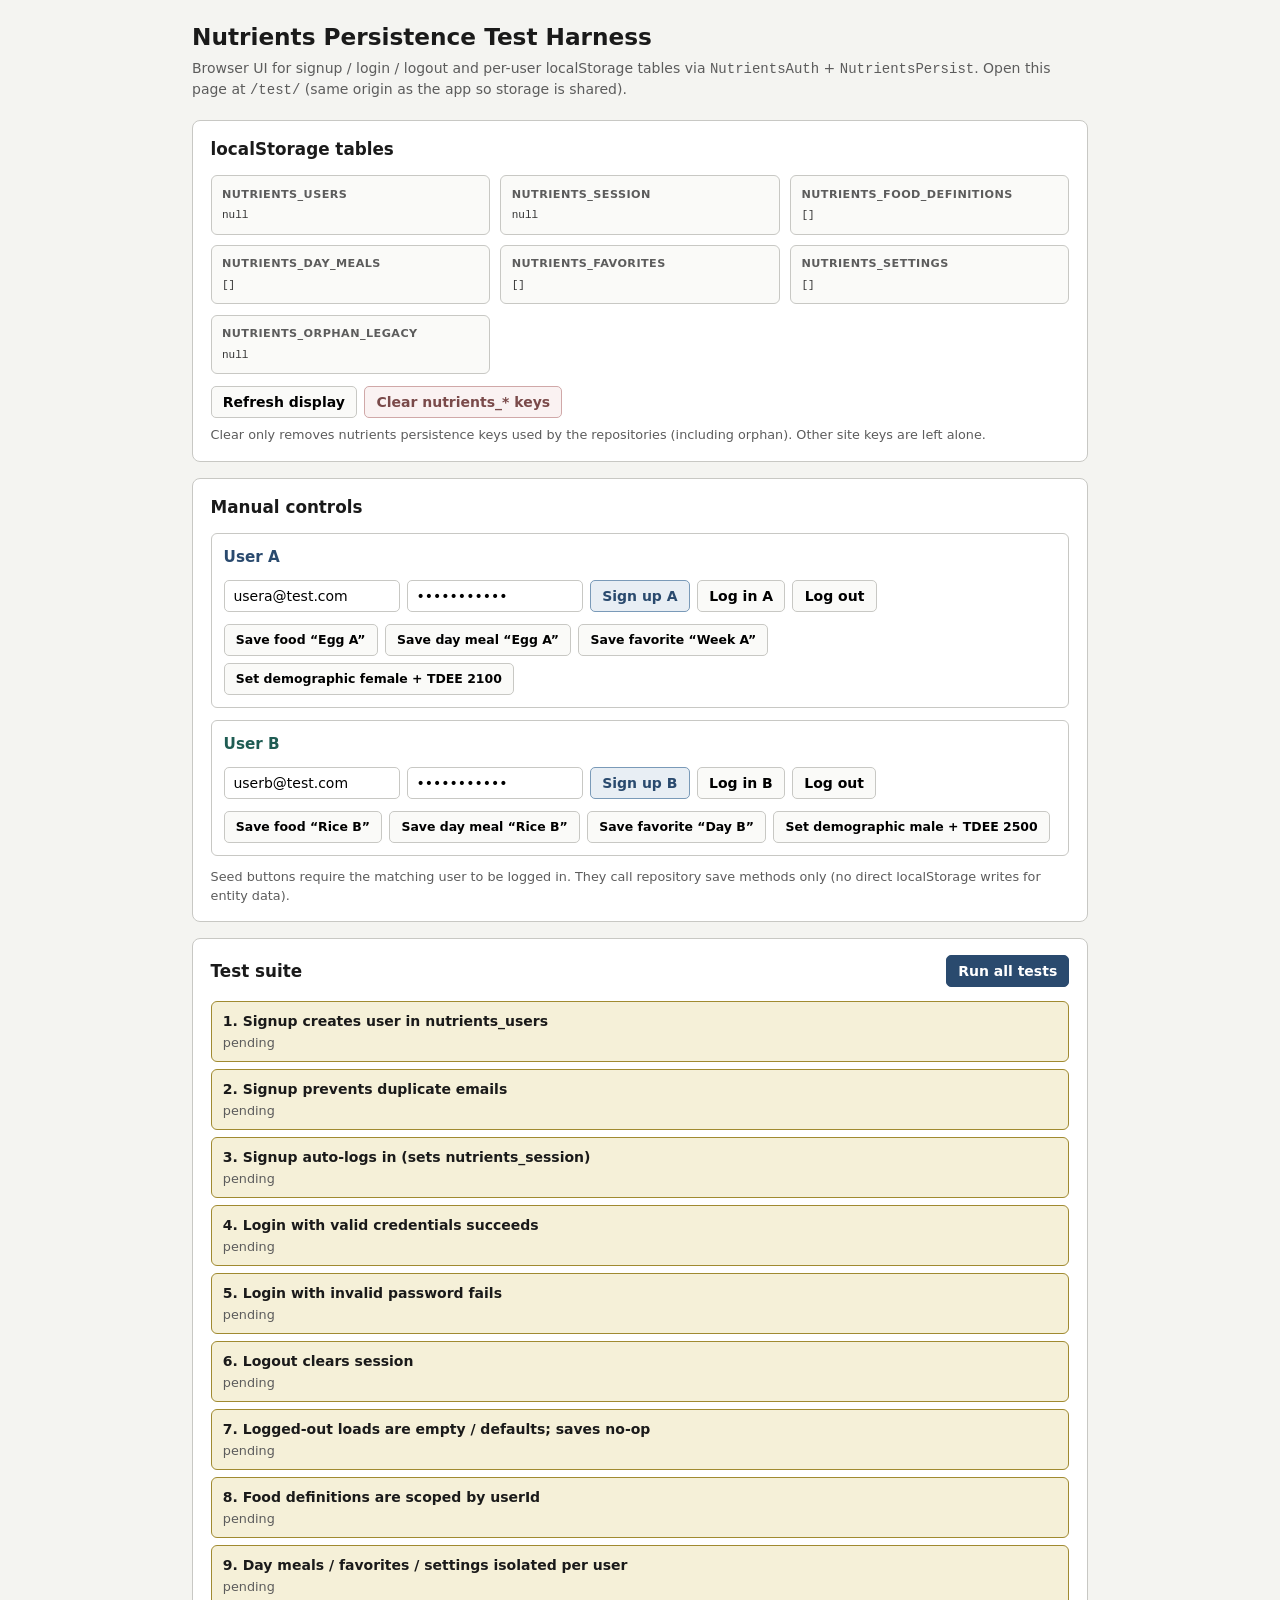
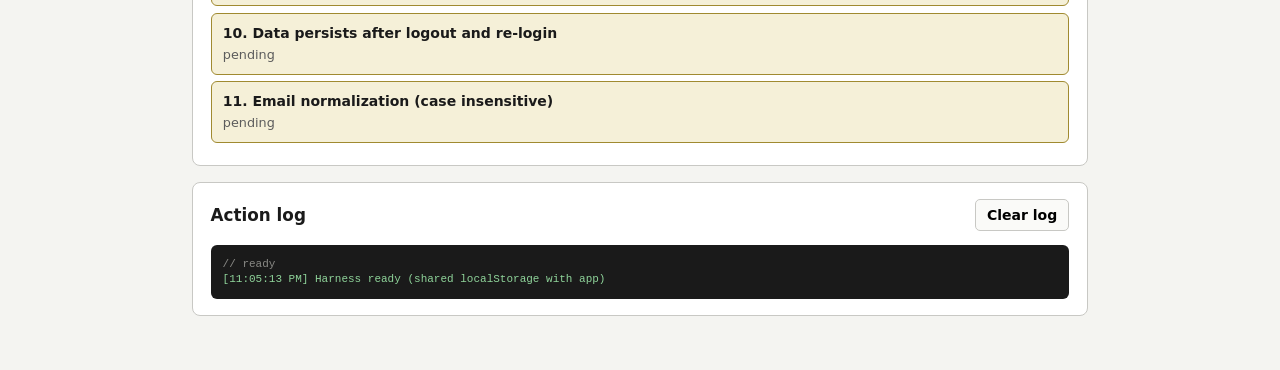
==== test/index.html @ 5158af4a "Created test harness on persistence" ====
<!DOCTYPE html>
<html lang="en">
<head>
  <meta charset="UTF-8">
  <meta name="viewport" content="width=device-width, initial-scale=1.0">
  <title>Nutrients — Persistence Test Harness</title>
  <style>
    :root {
      --bg: #f4f4f1;
      --card: #fff;
      --border: #c8c8c4;
      --text: #1a1a1a;
      --muted: #5c5c5c;
      --pass: #dcefe2;
      --pass-border: #3d8a5a;
      --fail: #f5e0e0;
      --fail-border: #b04a4a;
      --pending: #f5f0d8;
      --pending-border: #a08a30;
    }
    * { box-sizing: border-box; }
    body {
      margin: 0;
      padding: 1.25rem 1rem 2.5rem;
      font: 14px/1.45 system-ui, -apple-system, Segoe UI, sans-serif;
      color: var(--text);
      background: var(--bg);
    }
    .wrap { max-width: 56rem; margin: 0 auto; }
    h1 { margin: 0 0 0.25rem; font-size: 1.45rem; }
    .lede { margin: 0 0 1.25rem; color: var(--muted); }
    section {
      background: var(--card);
      border: 1px solid var(--border);
      border-radius: 8px;
      padding: 1rem 1.1rem;
      margin-bottom: 1rem;
    }
    h2 { margin: 0 0 0.85rem; font-size: 1.05rem; }
    h3 { margin: 0 0 0.55rem; font-size: 0.95rem; }
    .grid {
      display: grid;
      grid-template-columns: repeat(auto-fit, minmax(14rem, 1fr));
      gap: 0.65rem;
    }
    .key-card {
      background: #fafaf8;
      border: 1px solid var(--border);
      border-radius: 6px;
      padding: 0.65rem;
    }
    .key-card h3 {
      margin: 0 0 0.35rem;
      font-size: 0.7rem;
      letter-spacing: 0.04em;
      text-transform: uppercase;
      color: var(--muted);
    }
    pre {
      margin: 0;
      max-height: 10rem;
      overflow: auto;
      white-space: pre-wrap;
      word-break: break-word;
      font: 11px/1.35 ui-monospace, SFMono-Regular, Menlo, monospace;
      color: #333;
    }
    .row { display: flex; flex-wrap: wrap; gap: 0.45rem; align-items: center; margin-top: 0.75rem; }
    .user-box {
      border: 1px solid var(--border);
      border-radius: 6px;
      padding: 0.75rem;
      margin-bottom: 0.75rem;
    }
    .user-box--a h3 { color: #2a4a6e; }
    .user-box--b h3 { color: #1f5c53; }
    input {
      min-height: 2rem;
      padding: 0.3rem 0.55rem;
      border: 1px solid var(--border);
      border-radius: 5px;
      font: inherit;
      width: 11rem;
    }
    button {
      min-height: 2rem;
      padding: 0.3rem 0.7rem;
      border: 1px solid var(--border);
      border-radius: 5px;
      background: #fafaf8;
      font: inherit;
      font-weight: 600;
      cursor: pointer;
    }
    button:hover { background: #e8eef4; border-color: #9eb4cc; }
    .btn-primary { background: #e8eef4; border-color: #7a9ab8; color: #2a4a6e; }
    .btn-danger { background: #faf2f2; border-color: #d0a8a8; color: #7a4a4a; }
    .btn-run { background: #2a4a6e; border-color: #2a4a6e; color: #fff; }
    .btn-run:hover { background: #1f3a58; }
    .btn-small { font-size: 0.78rem; font-weight: 600; }
    .section-head {
      display: flex;
      flex-wrap: wrap;
      justify-content: space-between;
      align-items: center;
      gap: 0.5rem;
      margin-bottom: 0.85rem;
    }
    .section-head h2 { margin: 0; }
    .test-item {
      border: 1px solid var(--pending-border);
      background: var(--pending);
      border-radius: 6px;
      padding: 0.55rem 0.7rem;
      margin-bottom: 0.4rem;
    }
    .test-item.pass { border-color: var(--pass-border); background: var(--pass); }
    .test-item.fail { border-color: var(--fail-border); background: var(--fail); }
    .test-name { font-weight: 600; }
    .test-detail { margin-top: 0.2rem; font-size: 0.8rem; color: var(--muted); }
    #action-log {
      background: #1a1a1a;
      color: #e8e8e4;
      border-radius: 6px;
      padding: 0.75rem;
      font: 11px/1.4 ui-monospace, SFMono-Regular, Menlo, monospace;
      max-height: 14rem;
      overflow: auto;
    }
    #action-log .ok { color: #8fd49a; }
    #action-log .err { color: #f0a0a0; }
    #action-log .warn { color: #e6d07a; }
    #action-log .muted { color: #8a8a86; }
    .note { margin: 0.5rem 0 0; font-size: 0.8rem; color: var(--muted); }
  </style>
</head>
<body>
  <div class="wrap">
    <header>
      <h1>Nutrients Persistence Test Harness</h1>
      <p class="lede">Browser UI for signup / login / logout and per-user localStorage tables via <code>NutrientsAuth</code> + <code>NutrientsPersist</code>. Open this page at <code>/test/</code> (same origin as the app so storage is shared).</p>
    </header>

    <section>
      <h2>localStorage tables</h2>
      <div class="grid" id="storage-grid"></div>
      <div class="row">
        <button type="button" id="btn-refresh">Refresh display</button>
        <button type="button" id="btn-clear" class="btn-danger">Clear nutrients_* keys</button>
      </div>
      <p class="note">Clear only removes nutrients persistence keys used by the repositories (including orphan). Other site keys are left alone.</p>
    </section>

    <section>
      <h2>Manual controls</h2>

      <div class="user-box user-box--a">
        <h3>User A</h3>
        <div class="row">
          <input type="email" id="userA-email" value="usera@test.com" autocomplete="off">
          <input type="password" id="userA-password" value="password123" autocomplete="off">
          <button type="button" data-signup="A" class="btn-primary">Sign up A</button>
          <button type="button" data-login="A">Log in A</button>
          <button type="button" data-logout>Log out</button>
        </div>
        <div class="row">
          <button type="button" class="btn-small" data-seed="A-food">Save food “Egg A”</button>
          <button type="button" class="btn-small" data-seed="A-meals">Save day meal “Egg A”</button>
          <button type="button" class="btn-small" data-seed="A-fav">Save favorite “Week A”</button>
          <button type="button" class="btn-small" data-seed="A-settings">Set demographic female + TDEE 2100</button>
        </div>
      </div>

      <div class="user-box user-box--b">
        <h3>User B</h3>
        <div class="row">
          <input type="email" id="userB-email" value="userb@test.com" autocomplete="off">
          <input type="password" id="userB-password" value="password456" autocomplete="off">
          <button type="button" data-signup="B" class="btn-primary">Sign up B</button>
          <button type="button" data-login="B">Log in B</button>
          <button type="button" data-logout>Log out</button>
        </div>
        <div class="row">
          <button type="button" class="btn-small" data-seed="B-food">Save food “Rice B”</button>
          <button type="button" class="btn-small" data-seed="B-meals">Save day meal “Rice B”</button>
          <button type="button" class="btn-small" data-seed="B-fav">Save favorite “Day B”</button>
          <button type="button" class="btn-small" data-seed="B-settings">Set demographic male + TDEE 2500</button>
        </div>
      </div>
      <p class="note">Seed buttons require the matching user to be logged in. They call repository save methods only (no direct localStorage writes for entity data).</p>
    </section>

    <section>
      <div class="section-head">
        <h2>Test suite</h2>
        <button type="button" id="btn-run" class="btn-run">Run all tests</button>
      </div>
      <div id="test-results"></div>
    </section>

    <section>
      <div class="section-head">
        <h2>Action log</h2>
        <button type="button" id="btn-clear-log">Clear log</button>
      </div>
      <div id="action-log"><div class="muted">// ready</div></div>
    </section>
  </div>

  <script src="../persist.js"></script>
  <script>
(function () {
  var KEYS = [
    "nutrients_users",
    "nutrients_session",
    "nutrients_food_definitions",
    "nutrients_day_meals",
    "nutrients_favorites",
    "nutrients_settings",
    "nutrients_orphan_legacy",
  ];

  function log(message, type) {
    var el = document.getElementById("action-log");
    var cls = type === "ok" ? "ok" : type === "err" ? "err" : type === "warn" ? "warn" : "muted";
    var line = document.createElement("div");
    line.className = cls;
    line.textContent =
      "[" + new Date().toLocaleTimeString() + "] " + message;
    el.appendChild(line);
    el.scrollTop = el.scrollHeight;
  }

  function clearLog() {
    document.getElementById("action-log").innerHTML =
      '<div class="muted">// log cleared</div>';
  }

  function pretty(raw) {
    if (raw == null || raw === "") return "null";
    try {
      return JSON.stringify(JSON.parse(raw), null, 2);
    } catch (e) {
      return String(raw);
    }
  }

  function refreshStorageDisplay() {
    var grid = document.getElementById("storage-grid");
    grid.innerHTML = "";
    KEYS.forEach(function (key) {
      var card = document.createElement("div");
      card.className = "key-card";
      card.innerHTML =
        "<h3>" +
        key +
        "</h3><pre>" +
        pretty(localStorage.getItem(key)).replace(/</g, "&lt;") +
        "</pre>";
      grid.appendChild(card);
    });
  }

  function clearNutrientsStorage(silent) {
    KEYS.forEach(function (key) {
      try {
        localStorage.removeItem(key);
      } catch (e) {
        /* ignore */
      }
    });
    if (NutrientsPersist && NutrientsPersist.clearCache) {
      NutrientsPersist.clearCache();
    }
    if (!silent) {
      refreshStorageDisplay();
      log("Cleared nutrients_* keys", "warn");
    }
  }

  function creds(letter) {
    return {
      email: document.getElementById("user" + letter + "-email").value,
      password: document.getElementById("user" + letter + "-password").value,
    };
  }

  function signupUser(letter) {
    var c = creds(letter);
    var result = NutrientsAuth.signup(c.email, c.password);
    if (result.ok) {
      log(
        "Signup ok " + c.email + " (" + result.user.id + ")",
        "ok"
      );
    } else {
      log("Signup failed " + c.email + ": " + result.error, "err");
    }
    refreshStorageDisplay();
    return result;
  }

  function loginUser(letter) {
    var c = creds(letter);
    var result = NutrientsAuth.login(c.email, c.password);
    if (result.ok) {
      log("Login ok " + c.email, "ok");
    } else {
      log("Login failed " + c.email + ": " + result.error, "err");
    }
    refreshStorageDisplay();
    return result;
  }

  function logoutUser() {
    var session = NutrientsAuth.getSession();
    NutrientsAuth.logout();
    log(
      "Logout" + (session ? " (was " + session.email + ")" : ""),
      "ok"
    );
    refreshStorageDisplay();
  }

  function requireLogin(expectedEmail) {
    var user = NutrientsAuth.getCurrentUser();
    if (!user) {
      log("Not logged in", "err");
      return null;
    }
    if (
      expectedEmail &&
      user.email !== String(expectedEmail).trim().toLowerCase()
    ) {
      log(
        "Logged in as " + user.email + ", expected " + expectedEmail,
        "err"
      );
      return null;
    }
    return user;
  }

  function seedAction(id) {
    if (id === "A-food") {
      if (!requireLogin(creds("A").email)) return;
      NutrientsPersist.saveFoodDefinitions([
        {
          id: "food-a",
          name: "Egg A",
          protein: 6,
          carbs: 0,
          fats: 5,
          micros: {},
          longevity: {},
        },
      ]);
      log('Saved food "Egg A"', "ok");
    } else if (id === "B-food") {
      if (!requireLogin(creds("B").email)) return;
      NutrientsPersist.saveFoodDefinitions([
        {
          id: "food-b",
          name: "Rice B",
          protein: 2,
          carbs: 20,
          fats: 0,
          micros: {},
          longevity: {},
        },
      ]);
      log('Saved food "Rice B"', "ok");
    } else if (id === "A-meals") {
      if (!requireLogin(creds("A").email)) return;
      NutrientsPersist.saveDayMeals({
        version: 2,
        days: { "2026-07-13": "Egg A" },
      });
      log("Saved day meal for A", "ok");
    } else if (id === "B-meals") {
      if (!requireLogin(creds("B").email)) return;
      NutrientsPersist.saveDayMeals({
        version: 2,
        days: { "2026-07-14": "Rice B" },
      });
      log("Saved day meal for B", "ok");
    } else if (id === "A-fav") {
      if (!requireLogin(creds("A").email)) return;
      NutrientsPersist.saveFavorites([
        {
          id: "fav-a",
          type: "week",
          dateKey: "2026-07-13",
          name: "Week A",
          description: "A",
        },
      ]);
      log('Saved favorite "Week A"', "ok");
    } else if (id === "B-fav") {
      if (!requireLogin(creds("B").email)) return;
      NutrientsPersist.saveFavorites([
        {
          id: "fav-b",
          type: "day",
          dateKey: "2026-07-14",
          name: "Day B",
          description: "B",
        },
      ]);
      log('Saved favorite "Day B"', "ok");
    } else if (id === "A-settings") {
      if (!requireLogin(creds("A").email)) return;
      NutrientsPersist.patchSettings({ demographic: "female", tdee: 2100 });
      log("Patched settings for A", "ok");
    } else if (id === "B-settings") {
      if (!requireLogin(creds("B").email)) return;
      NutrientsPersist.patchSettings({ demographic: "male", tdee: 2500 });
      log("Patched settings for B", "ok");
    }
    refreshStorageDisplay();
  }

  var tests = [
    {
      name: "Signup creates user in nutrients_users",
      run: function () {
        clearNutrientsStorage(true);
        var result = NutrientsAuth.signup("test1@example.com", "pass123");
        var raw = localStorage.getItem("nutrients_users");
        var users = raw ? JSON.parse(raw) : [];
        return (
          result.ok &&
          users.length === 1 &&
          users[0].email === "test1@example.com"
        );
      },
    },
    {
      name: "Signup prevents duplicate emails",
      run: function () {
        clearNutrientsStorage(true);
        NutrientsAuth.signup("dup@example.com", "pass1");
        var result = NutrientsAuth.signup("dup@example.com", "pass2");
        return !result.ok && /already exists/i.test(result.error || "");
      },
    },
    {
      name: "Signup auto-logs in (sets nutrients_session)",
      run: function () {
        clearNutrientsStorage(true);
        var result = NutrientsAuth.signup("auto@example.com", "pass");
        var session = NutrientsAuth.getSession();
        return (
          !!session &&
          session.email === "auto@example.com" &&
          session.userId === result.user.id
        );
      },
    },
    {
      name: "Login with valid credentials succeeds",
      run: function () {
        clearNutrientsStorage(true);
        NutrientsAuth.signup("login@example.com", "mypass");
        NutrientsAuth.logout();
        var result = NutrientsAuth.login("login@example.com", "mypass");
        return result.ok && NutrientsAuth.getSession() !== null;
      },
    },
    {
      name: "Login with invalid password fails",
      run: function () {
        clearNutrientsStorage(true);
        NutrientsAuth.signup("invalid@example.com", "correctpass");
        NutrientsAuth.logout();
        var result = NutrientsAuth.login("invalid@example.com", "wrongpass");
        return !result.ok;
      },
    },
    {
      name: "Logout clears session",
      run: function () {
        clearNutrientsStorage(true);
        NutrientsAuth.signup("logout@example.com", "pass");
        NutrientsAuth.logout();
        return NutrientsAuth.getSession() === null;
      },
    },
    {
      name: "Logged-out loads are empty / defaults; saves no-op",
      run: function () {
        clearNutrientsStorage(true);
        NutrientsAuth.signup("guestcheck@example.com", "pass");
        NutrientsPersist.saveFoodDefinitions([
          { id: "1", name: "X", protein: 1, carbs: 0, fats: 0, micros: {}, longevity: {} },
        ]);
        NutrientsAuth.logout();
        var foods = NutrientsPersist.loadFoodDefinitions();
        var saved = NutrientsPersist.saveFoodDefinitions([
          { id: "2", name: "Y", protein: 1, carbs: 0, fats: 0, micros: {}, longevity: {} },
        ]);
        var demo = NutrientsPersist.getSetting("demographic");
        return foods === null && saved === false && demo === "male";
      },
    },
    {
      name: "Food definitions are scoped by userId",
      run: function () {
        clearNutrientsStorage(true);
        NutrientsAuth.signup("foodA@example.com", "passA");
        NutrientsPersist.saveFoodDefinitions([
          { id: "a", name: "Egg A", protein: 6, carbs: 0, fats: 5, micros: {}, longevity: {} },
        ]);
        NutrientsAuth.logout();
        NutrientsAuth.signup("foodB@example.com", "passB");
        NutrientsPersist.saveFoodDefinitions([
          { id: "b", name: "Rice B", protein: 2, carbs: 20, fats: 0, micros: {}, longevity: {} },
        ]);
        var foodsB = NutrientsPersist.loadFoodDefinitions();
        NutrientsAuth.logout();
        NutrientsAuth.login("foodA@example.com", "passA");
        var foodsA = NutrientsPersist.loadFoodDefinitions();
        var table = JSON.parse(localStorage.getItem("nutrients_food_definitions") || "[]");
        return (
          foodsA.length === 1 &&
          foodsA[0].name === "Egg A" &&
          foodsB.length === 1 &&
          foodsB[0].name === "Rice B" &&
          table.length === 2 &&
          table.every(function (row) {
            return !!row.userId;
          })
        );
      },
    },
    {
      name: "Day meals / favorites / settings isolated per user",
      run: function () {
        clearNutrientsStorage(true);
        NutrientsAuth.signup("isoA@example.com", "passA");
        NutrientsPersist.saveDayMeals({ version: 2, days: { "2026-07-13": "A" } });
        NutrientsPersist.saveFavorites([
          { id: "fa", type: "week", dateKey: "2026-07-13", name: "Week A", description: "" },
        ]);
        NutrientsPersist.patchSettings({ demographic: "female", tdee: 2100 });
        NutrientsAuth.logout();
        NutrientsAuth.signup("isoB@example.com", "passB");
        NutrientsPersist.saveDayMeals({ version: 2, days: { "2026-07-14": "B" } });
        NutrientsPersist.saveFavorites([
          { id: "fb", type: "day", dateKey: "2026-07-14", name: "Day B", description: "" },
        ]);
        NutrientsPersist.patchSettings({ demographic: "male", tdee: 2500 });
        var mealsB = NutrientsPersist.loadDayMeals();
        var favsB = NutrientsPersist.loadFavorites();
        var tdeeB = NutrientsPersist.getSetting("tdee");
        NutrientsAuth.logout();
        NutrientsAuth.login("isoA@example.com", "passA");
        var mealsA = NutrientsPersist.loadDayMeals();
        var favsA = NutrientsPersist.loadFavorites();
        var tdeeA = NutrientsPersist.getSetting("tdee");
        var demoA = NutrientsPersist.getSetting("demographic");
        return (
          mealsA.days["2026-07-13"] === "A" &&
          !mealsA.days["2026-07-14"] &&
          mealsB.days["2026-07-14"] === "B" &&
          favsA[0].name === "Week A" &&
          favsB[0].name === "Day B" &&
          demoA === "female" &&
          tdeeA === 2100 &&
          tdeeB === 2500
        );
      },
    },
    {
      name: "Data persists after logout and re-login",
      run: function () {
        clearNutrientsStorage(true);
        NutrientsAuth.signup("persist@example.com", "pass");
        NutrientsPersist.saveFoodDefinitions([
          { id: "1", name: "Keep", protein: 1, carbs: 0, fats: 0, micros: {}, longevity: {} },
        ]);
        NutrientsPersist.patchSettings({ keywordsPageSize: 50 });
        NutrientsAuth.logout();
        NutrientsAuth.login("persist@example.com", "pass");
        var foods = NutrientsPersist.loadFoodDefinitions();
        return (
          foods &&
          foods.length === 1 &&
          foods[0].name === "Keep" &&
          NutrientsPersist.getSetting("keywordsPageSize") === 50
        );
      },
    },
    {
      name: "Email normalization (case insensitive)",
      run: function () {
        clearNutrientsStorage(true);
        var signup = NutrientsAuth.signup("Case.User@Example.COM", "pass");
        NutrientsAuth.logout();
        var login = NutrientsAuth.login("case.user@example.com", "pass");
        return signup.ok && login.ok && NutrientsAuth.getSession().email === "case.user@example.com";
      },
    },
  ];

  function setTestResult(index, status, detail) {
    var el = document.getElementById("test-" + index);
    if (!el) return;
    el.className = "test-item " + status;
    var detailEl = el.querySelector(".test-detail");
    if (detailEl) detailEl.textContent = detail || status;
  }

  function renderTestList() {
    var root = document.getElementById("test-results");
    root.innerHTML = "";
    tests.forEach(function (t, i) {
      var div = document.createElement("div");
      div.className = "test-item";
      div.id = "test-" + i;
      div.innerHTML =
        '<div class="test-name">' +
        (i + 1) +
        ". " +
        t.name +
        '</div><div class="test-detail">pending</div>';
      root.appendChild(div);
    });
  }

  function runAllTests() {
    renderTestList();
    log("Running test suite…", "muted");
    var pass = 0;
    tests.forEach(function (t, i) {
      var ok = false;
      var err = "";
      try {
        ok = !!t.run();
      } catch (e) {
        ok = false;
        err = String(e && e.message ? e.message : e);
      }
      if (ok) {
        pass += 1;
        setTestResult(i, "pass", "pass");
      } else {
        setTestResult(i, "fail", err || "fail");
      }
    });
    refreshStorageDisplay();
    log("Tests finished: " + pass + "/" + tests.length + " passed", pass === tests.length ? "ok" : "err");
  }

  document.getElementById("btn-refresh").addEventListener("click", refreshStorageDisplay);
  document.getElementById("btn-clear").addEventListener("click", clearNutrientsStorage);
  document.getElementById("btn-run").addEventListener("click", runAllTests);
  document.getElementById("btn-clear-log").addEventListener("click", clearLog);

  document.querySelectorAll("[data-signup]").forEach(function (btn) {
    btn.addEventListener("click", function () {
      signupUser(btn.getAttribute("data-signup"));
    });
  });
  document.querySelectorAll("[data-login]").forEach(function (btn) {
    btn.addEventListener("click", function () {
      loginUser(btn.getAttribute("data-login"));
    });
  });
  document.querySelectorAll("[data-logout]").forEach(function (btn) {
    btn.addEventListener("click", logoutUser);
  });
  document.querySelectorAll("[data-seed]").forEach(function (btn) {
    btn.addEventListener("click", function () {
      seedAction(btn.getAttribute("data-seed"));
    });
  });

  if (typeof NutrientsAuth === "undefined" || typeof NutrientsPersist === "undefined") {
    log("persist.js failed to load — open via static server at /test/", "err");
  } else {
    NutrientsPersist.migrate();
    renderTestList();
    refreshStorageDisplay();
    log("Harness ready (shared localStorage with app)", "ok");
  }
})();
  </script>
</body>
</html>
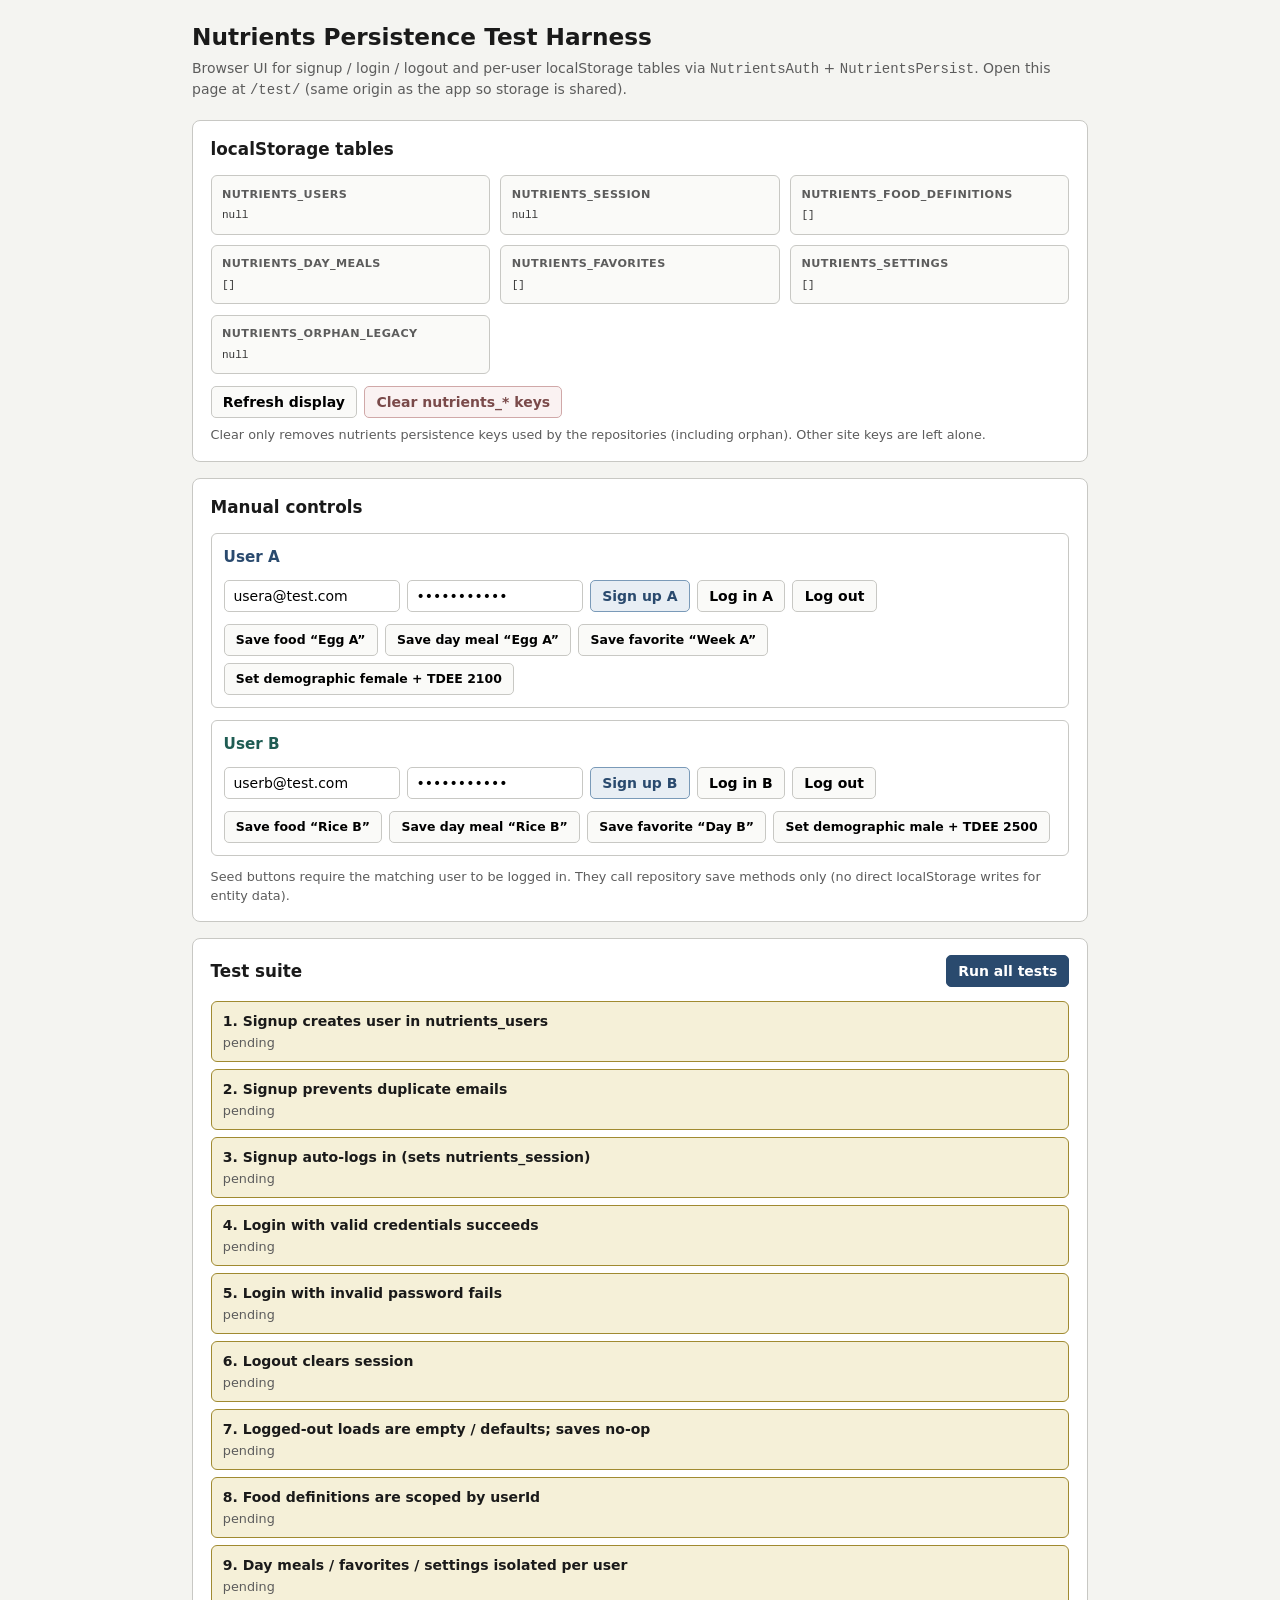
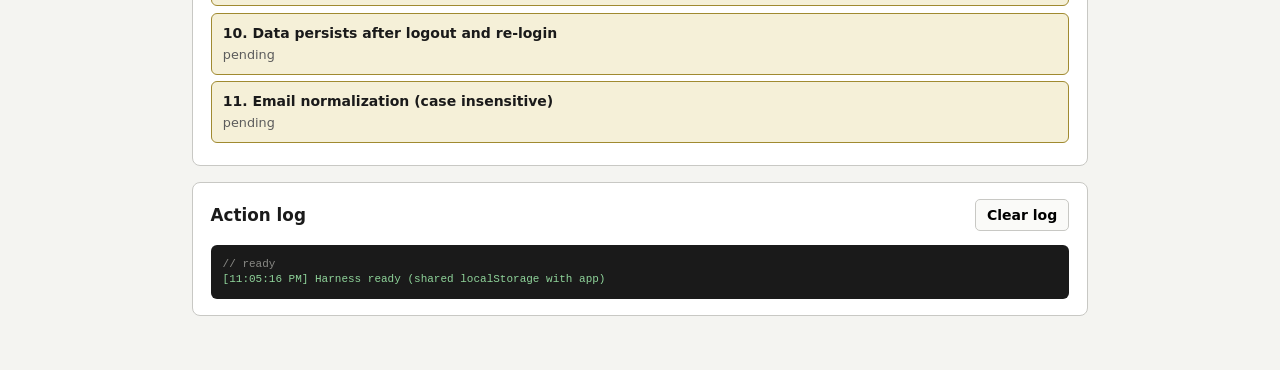
==== commit 03a54bdb: "Add HR zones and talk-test helpers for TDEE cardio intensity. Help pick Light–Vigorous from Karvonen" ====
--- a/test/index.html
+++ b/test/index.html
@@ -207,7 +207,7 @@
     </section>
   </div>
 
-  <script src="../persist.js"></script>
+  <script src="../persist.js?t=1786431230"></script>
   <script>
 (function () {
   var KEYS = [
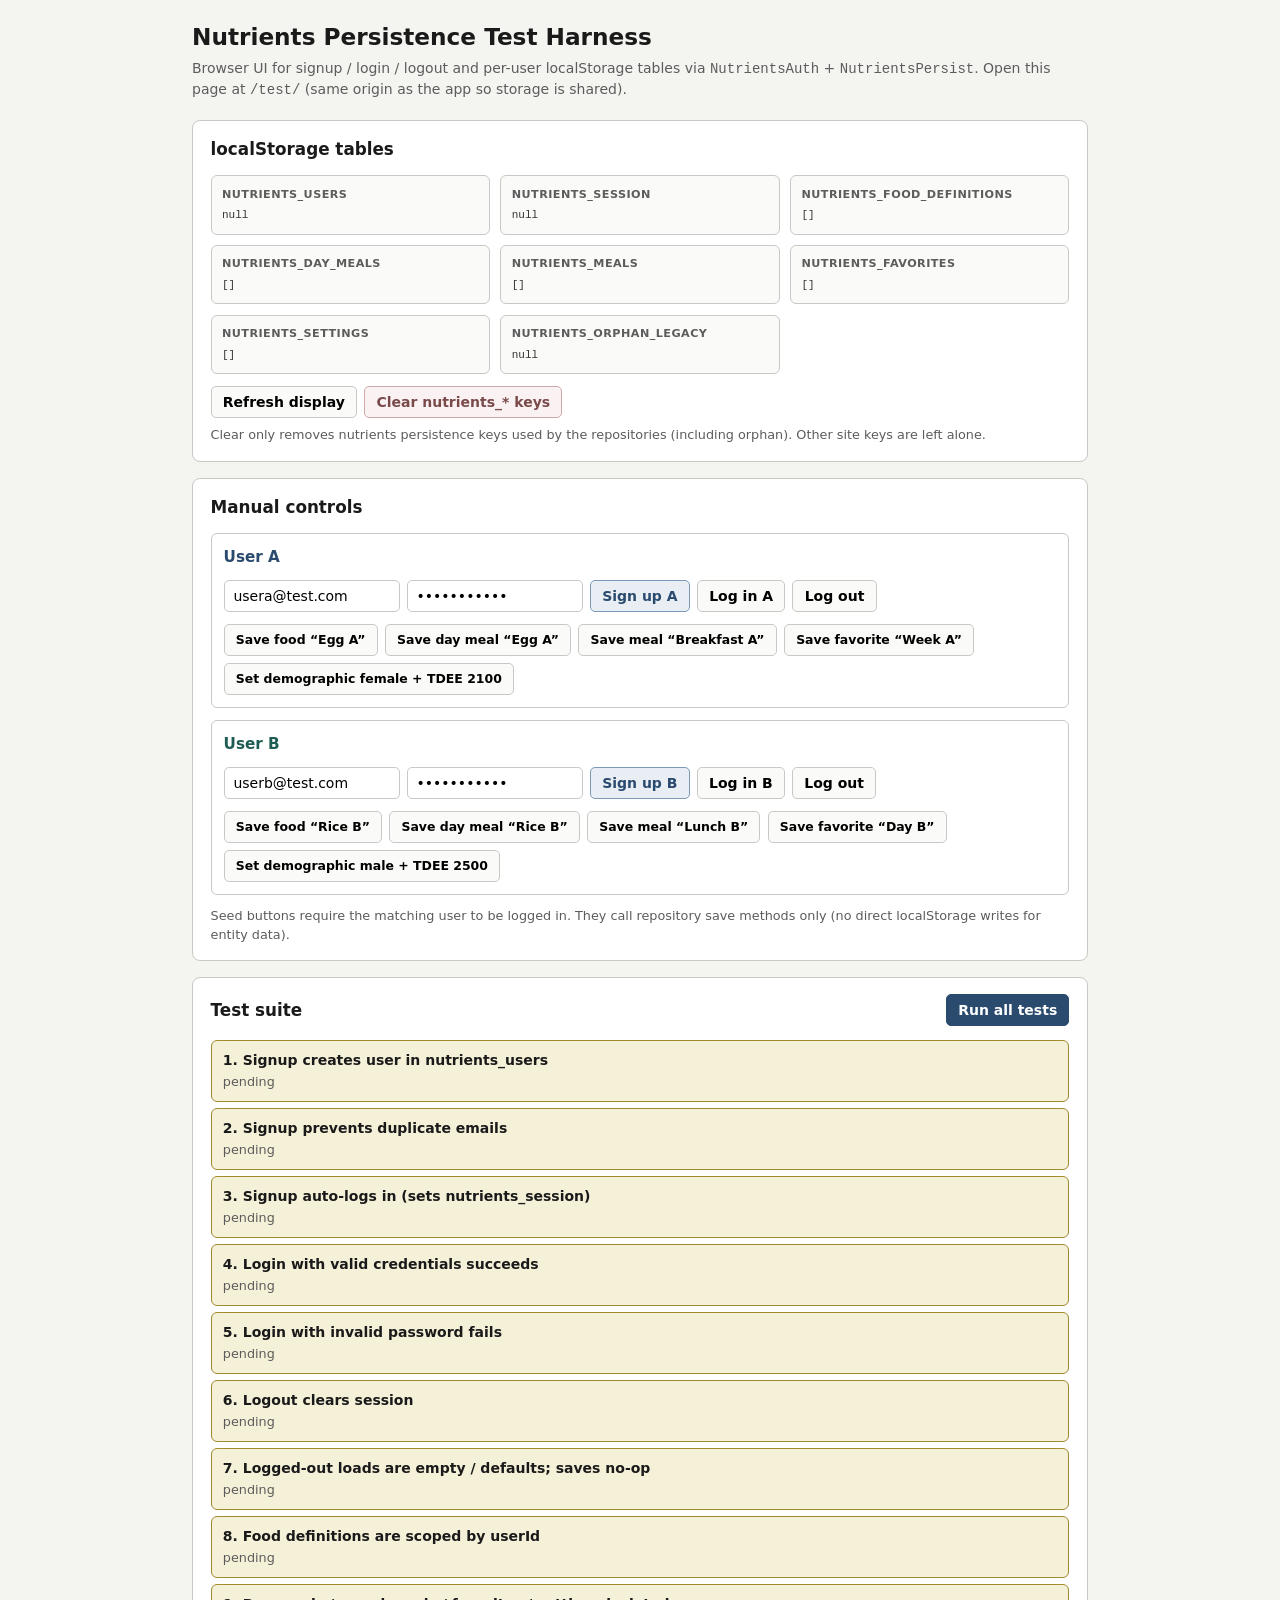
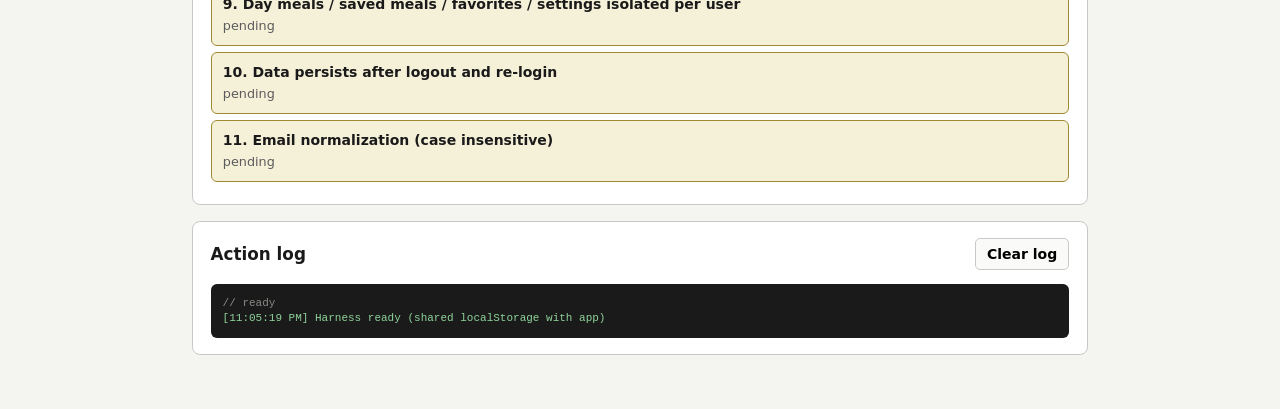
==== commit e9a3cbc1: "Add saved meals so named food combos can be reused in a day's food log. Co-authored-by: Cursor <curs" ====
--- a/test/index.html
+++ b/test/index.html
@@ -166,6 +166,7 @@
         <div class="row">
           <button type="button" class="btn-small" data-seed="A-food">Save food “Egg A”</button>
           <button type="button" class="btn-small" data-seed="A-meals">Save day meal “Egg A”</button>
+          <button type="button" class="btn-small" data-seed="A-saved-meal">Save meal “Breakfast A”</button>
           <button type="button" class="btn-small" data-seed="A-fav">Save favorite “Week A”</button>
           <button type="button" class="btn-small" data-seed="A-settings">Set demographic female + TDEE 2100</button>
         </div>
@@ -183,6 +184,7 @@
         <div class="row">
           <button type="button" class="btn-small" data-seed="B-food">Save food “Rice B”</button>
           <button type="button" class="btn-small" data-seed="B-meals">Save day meal “Rice B”</button>
+          <button type="button" class="btn-small" data-seed="B-saved-meal">Save meal “Lunch B”</button>
           <button type="button" class="btn-small" data-seed="B-fav">Save favorite “Day B”</button>
           <button type="button" class="btn-small" data-seed="B-settings">Set demographic male + TDEE 2500</button>
         </div>
@@ -207,7 +209,7 @@
     </section>
   </div>
 
-  <script src="../persist.js?t=1786431230"></script>
+  <script src="../persist.js?t=1789372800"></script>
   <script>
 (function () {
   var KEYS = [
@@ -215,6 +217,7 @@
     "nutrients_session",
     "nutrients_food_definitions",
     "nutrients_day_meals",
+    "nutrients_meals",
     "nutrients_favorites",
     "nutrients_settings",
     "nutrients_orphan_legacy",
@@ -384,6 +387,26 @@
         days: { "2026-07-14": "Rice B" },
       });
       log("Saved day meal for B", "ok");
+    } else if (id === "A-saved-meal") {
+      if (!requireLogin(creds("A").email)) return;
+      NutrientsPersist.saveMeals([
+        {
+          id: "meal-a",
+          name: "Breakfast A",
+          foods: [{ keywordId: "food-a", name: "Egg A", servings: 2 }],
+        },
+      ]);
+      log('Saved meal "Breakfast A"', "ok");
+    } else if (id === "B-saved-meal") {
+      if (!requireLogin(creds("B").email)) return;
+      NutrientsPersist.saveMeals([
+        {
+          id: "meal-b",
+          name: "Lunch B",
+          foods: [{ keywordId: "food-b", name: "Rice B", servings: 1 }],
+        },
+      ]);
+      log('Saved meal "Lunch B"', "ok");
     } else if (id === "A-fav") {
       if (!requireLogin(creds("A").email)) return;
       NutrientsPersist.saveFavorites([
@@ -534,11 +557,14 @@
       },
     },
     {
-      name: "Day meals / favorites / settings isolated per user",
+      name: "Day meals / saved meals / favorites / settings isolated per user",
       run: function () {
         clearNutrientsStorage(true);
         NutrientsAuth.signup("isoA@example.com", "passA");
         NutrientsPersist.saveDayMeals({ version: 2, days: { "2026-07-13": "A" } });
+        NutrientsPersist.saveMeals([
+          { id: "ma", name: "Breakfast A", foods: [{ name: "Egg A", servings: 1 }] },
+        ]);
         NutrientsPersist.saveFavorites([
           { id: "fa", type: "week", dateKey: "2026-07-13", name: "Week A", description: "" },
         ]);
@@ -546,16 +572,21 @@
         NutrientsAuth.logout();
         NutrientsAuth.signup("isoB@example.com", "passB");
         NutrientsPersist.saveDayMeals({ version: 2, days: { "2026-07-14": "B" } });
+        NutrientsPersist.saveMeals([
+          { id: "mb", name: "Lunch B", foods: [{ name: "Rice B", servings: 1 }] },
+        ]);
         NutrientsPersist.saveFavorites([
           { id: "fb", type: "day", dateKey: "2026-07-14", name: "Day B", description: "" },
         ]);
         NutrientsPersist.patchSettings({ demographic: "male", tdee: 2500 });
         var mealsB = NutrientsPersist.loadDayMeals();
+        var savedB = NutrientsPersist.loadMeals();
         var favsB = NutrientsPersist.loadFavorites();
         var tdeeB = NutrientsPersist.getSetting("tdee");
         NutrientsAuth.logout();
         NutrientsAuth.login("isoA@example.com", "passA");
         var mealsA = NutrientsPersist.loadDayMeals();
+        var savedA = NutrientsPersist.loadMeals();
         var favsA = NutrientsPersist.loadFavorites();
         var tdeeA = NutrientsPersist.getSetting("tdee");
         var demoA = NutrientsPersist.getSetting("demographic");
@@ -563,6 +594,8 @@
           mealsA.days["2026-07-13"] === "A" &&
           !mealsA.days["2026-07-14"] &&
           mealsB.days["2026-07-14"] === "B" &&
+          savedA[0].name === "Breakfast A" &&
+          savedB[0].name === "Lunch B" &&
           favsA[0].name === "Week A" &&
           favsB[0].name === "Day B" &&
           demoA === "female" &&
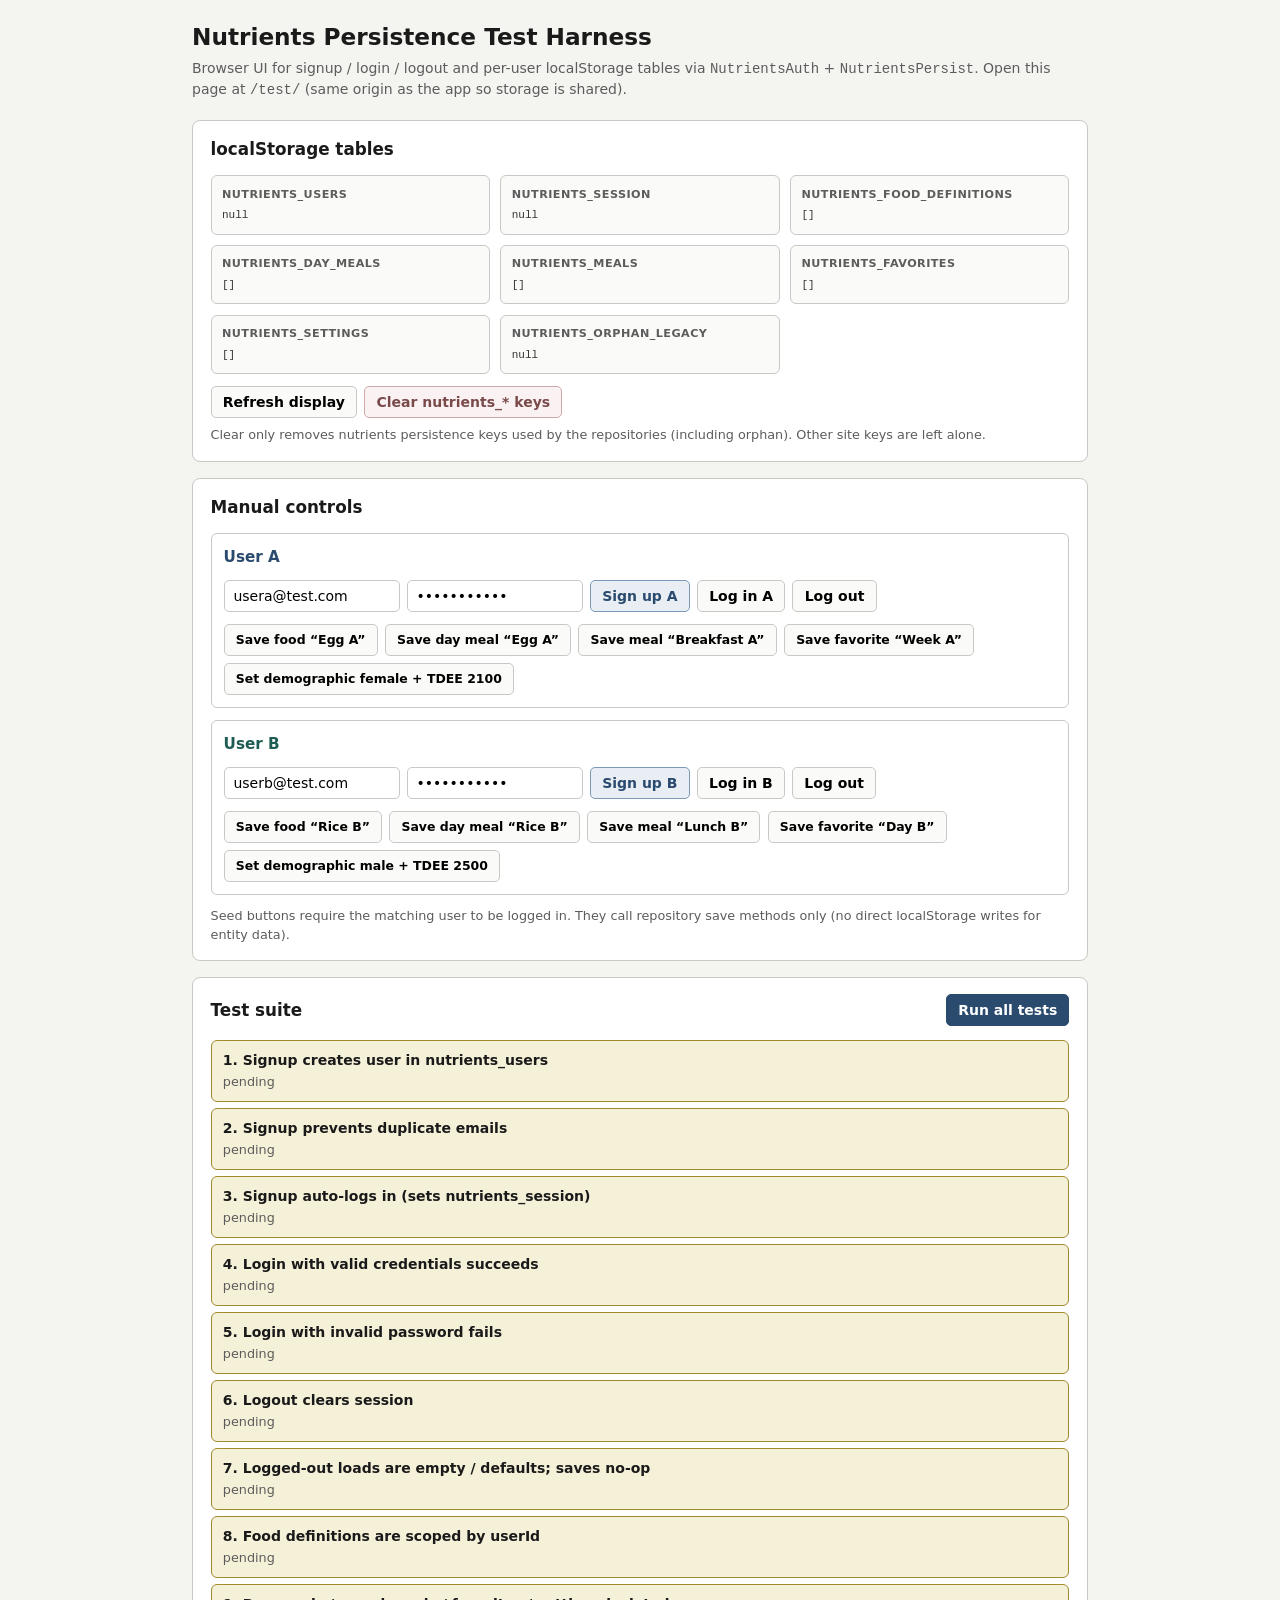
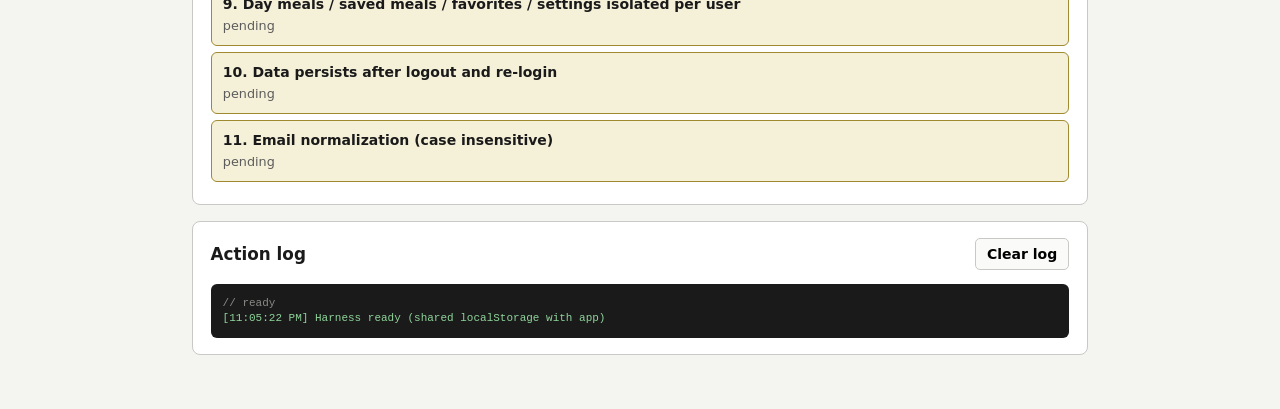
==== commit 82750b42: "Rename saved food text from a JSON rule list so older diary lines follow a food name change. Co-auth" ====
--- a/test/index.html
+++ b/test/index.html
@@ -209,7 +209,7 @@
     </section>
   </div>
 
-  <script src="../persist.js?t=1789372800"></script>
+  <script src="../persist.js?t=1792663352"></script>
   <script>
 (function () {
   var KEYS = [
@@ -712,10 +712,22 @@
   if (typeof NutrientsAuth === "undefined" || typeof NutrientsPersist === "undefined") {
     log("persist.js failed to load — open via static server at /test/", "err");
   } else {
-    NutrientsPersist.migrate();
-    renderTestList();
-    refreshStorageDisplay();
-    log("Harness ready (shared localStorage with app)", "ok");
+    fetch("../migrations/food-text.json", { cache: "no-store" })
+      .then(function (res) {
+        if (!res.ok) throw new Error("Could not load food text migrations");
+        return res.json();
+      })
+      .then(function (data) {
+        NutrientsPersist.applyFoodTextMigrations(data);
+      })
+      .catch(function () {
+        NutrientsPersist.migrate();
+      })
+      .then(function () {
+        renderTestList();
+        refreshStorageDisplay();
+        log("Harness ready (shared localStorage with app)", "ok");
+      });
   }
 })();
   </script>
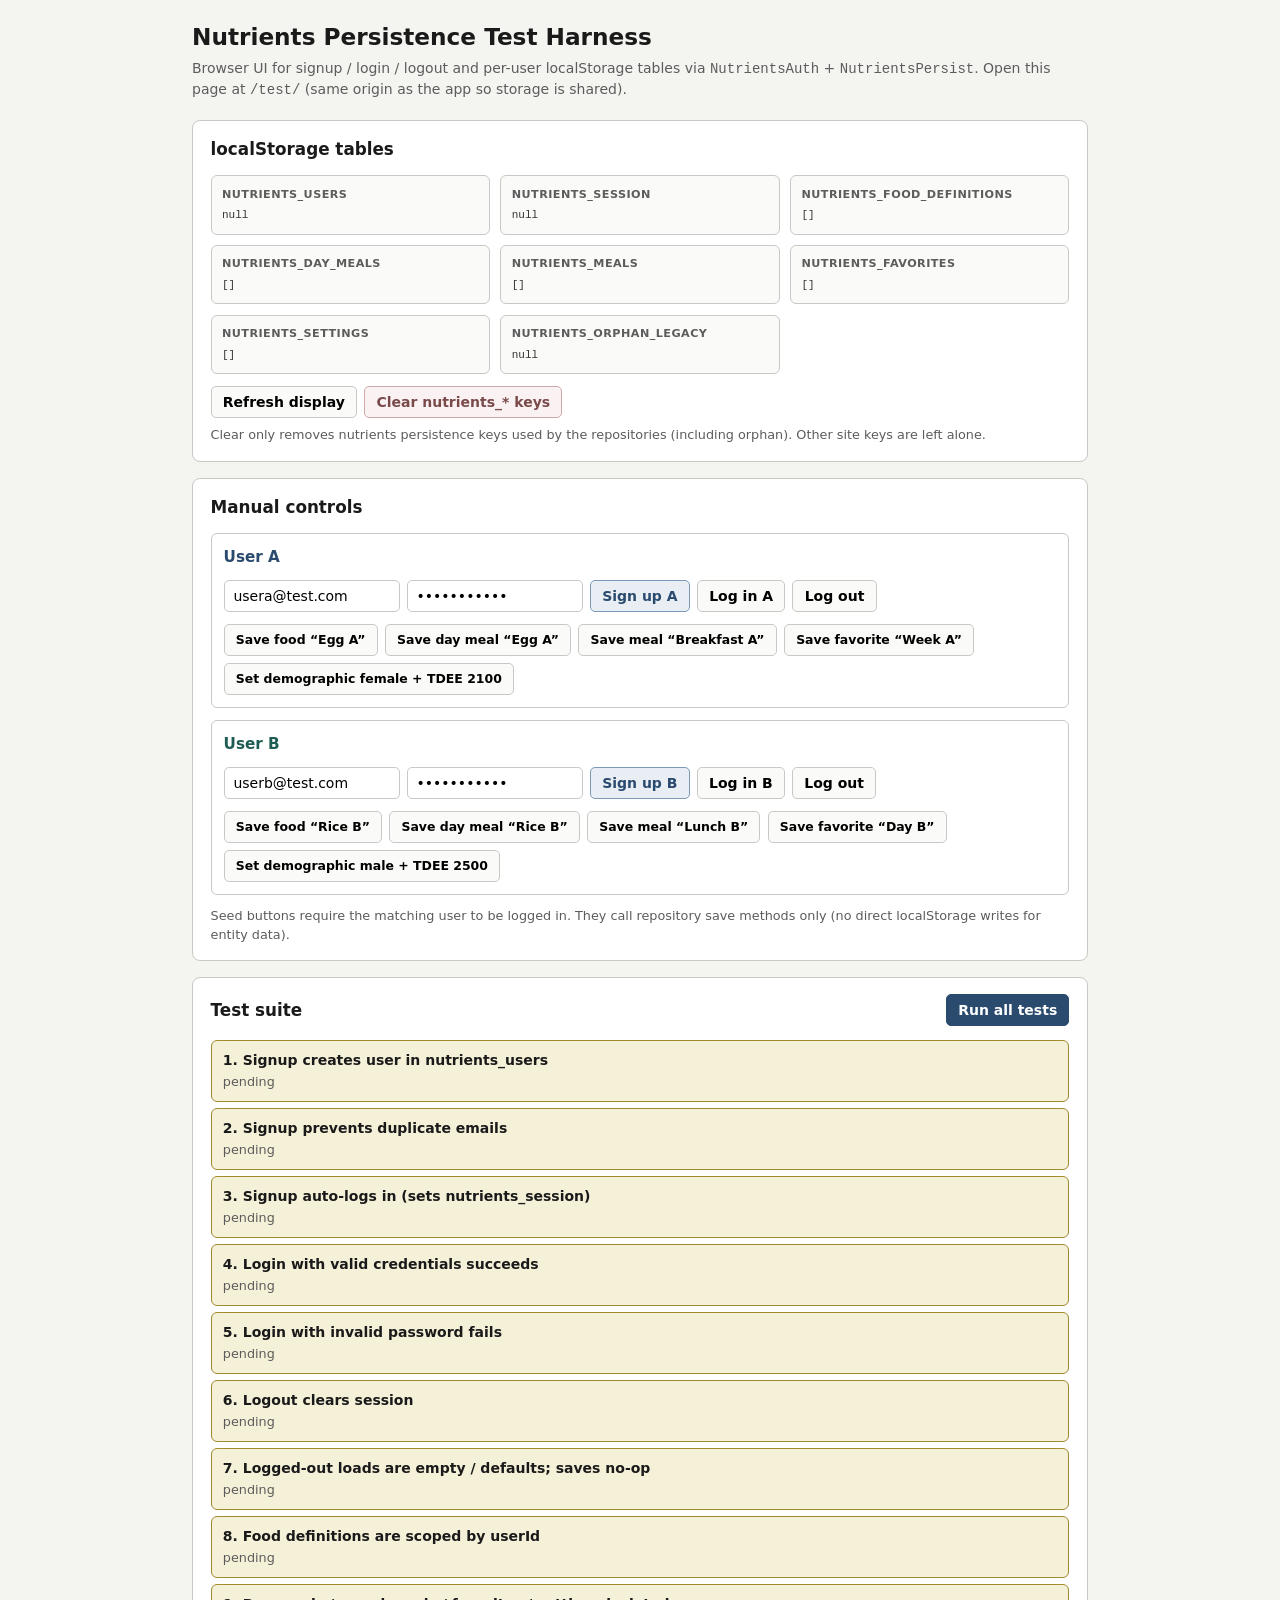
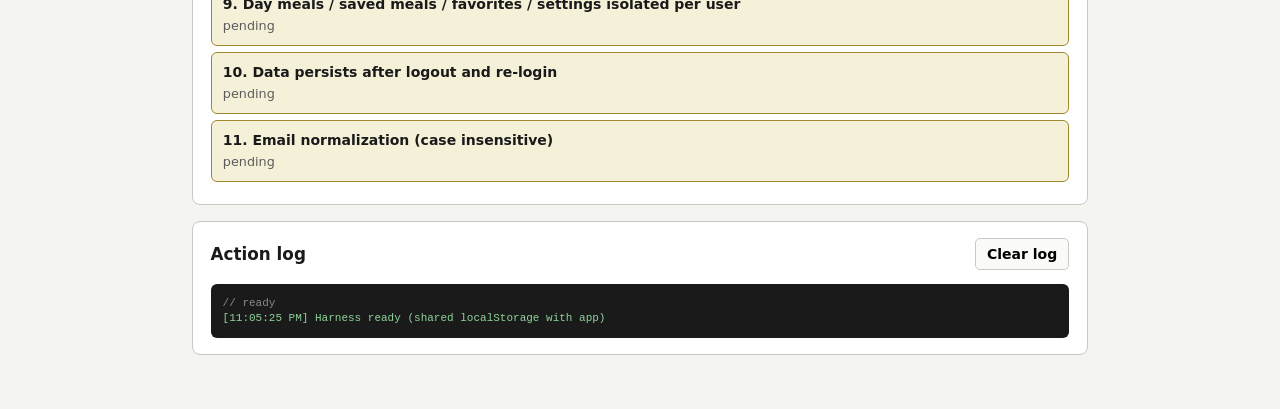
==== commit e707b4bc: "Add a year of weekly weights beside the calorie gap, and let an abandoned week be restored. Co-autho" ====
--- a/test/index.html
+++ b/test/index.html
@@ -209,7 +209,7 @@
     </section>
   </div>
 
-  <script src="../persist.js?t=1792663352"></script>
+  <script src="../persist.js?t=1793698670"></script>
   <script>
 (function () {
   var KEYS = [
